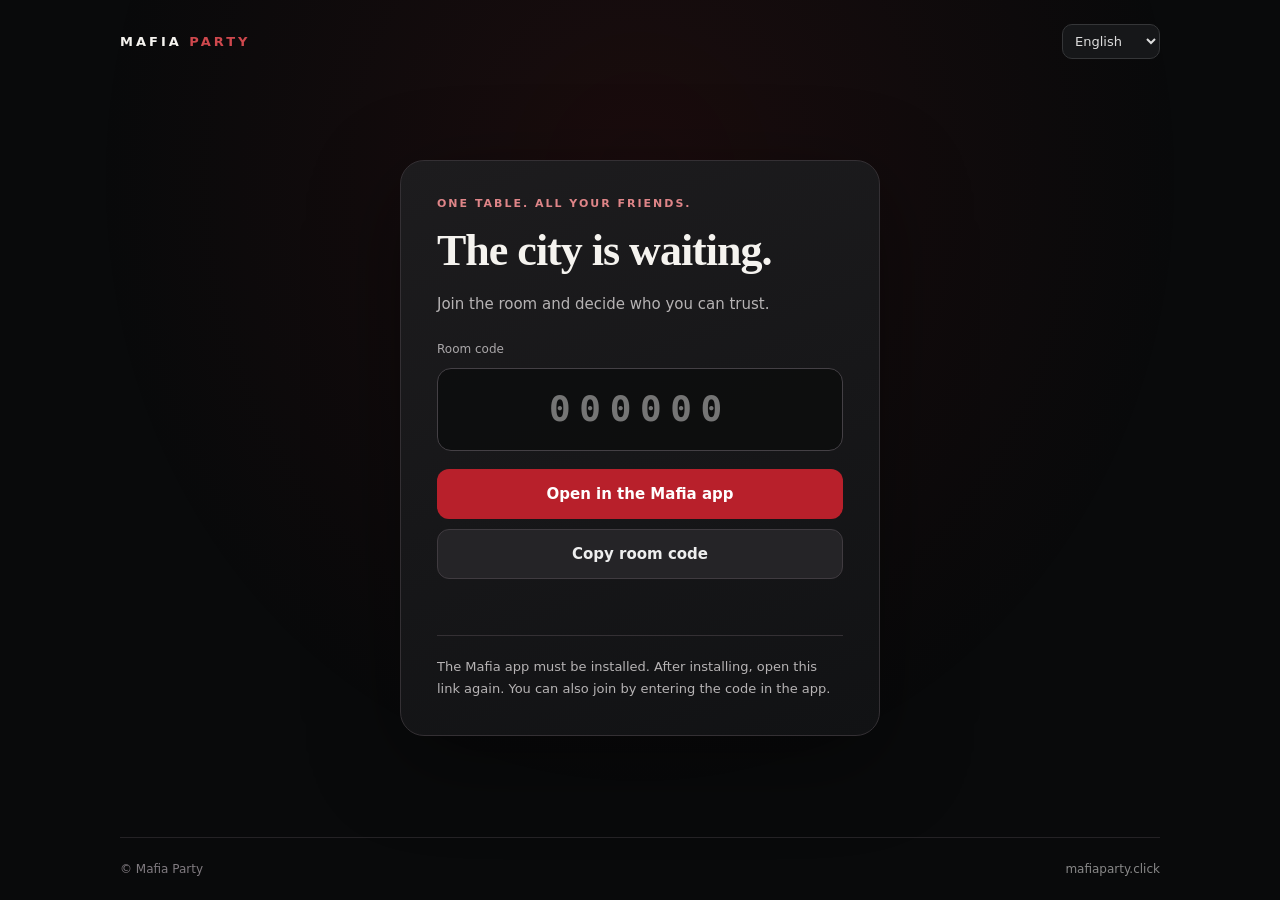
==== index.html @ e269fa2a "Add files via upload" ====
<!doctype html>
<html lang="kk">
<head>
<meta charset="utf-8"><meta name="viewport" content="width=device-width,initial-scale=1">
<meta name="theme-color" content="#090a0b"><meta name="description" content="Mafia Party — достарыңыздың бөлмесіне қосылыңыз.">
<title>Mafia Party — шақыру</title>
<style>
*{box-sizing:border-box}body{margin:0;min-height:100svh;background:#090a0b;color:#f5f3ef;font-family:system-ui,-apple-system,sans-serif;display:flex;flex-direction:column}body:before{content:"";position:fixed;inset:0;pointer-events:none;background:radial-gradient(ellipse at 50% 20%,#9b20221f,transparent 60%)}header,footer{position:relative;width:min(100% - 40px,1040px);margin:auto;display:flex;align-items:center;justify-content:space-between;padding:24px 0}.brand{font-size:13px;font-weight:750;letter-spacing:3px}.brand span{color:#ce484d}select{background:#161719;border:1px solid #353638;border-radius:10px;color:#ddd;padding:8px;font:inherit;font-size:13px}main{position:relative;flex:1;display:grid;place-items:center;padding:30px 20px 54px}.card{width:min(100%,480px);padding:36px;background:linear-gradient(160deg,#1d1c1e,#111214);border:1px solid #343034;border-radius:24px;box-shadow:0 24px 90px #0006}.eyebrow{text-transform:uppercase;letter-spacing:2px;font-size:11px;color:#df8588;font-weight:700}h1{font-family:Georgia,serif;font-size:clamp(32px,7vw,44px);line-height:1.13;letter-spacing:-1px;margin:16px 0}p{font-size:15px;line-height:1.65;color:#b6b3b4;margin:0 0 26px}label{display:block;color:#aaa7a9;font-size:12px;margin-bottom:12px}input{width:100%;border:1px solid #444045;border-radius:14px;background:#090a0bb3;color:#fff;font:600 clamp(25px,8vw,36px)/1.3 ui-monospace,monospace;letter-spacing:.24em;text-align:center;padding:17px 8px;margin-bottom:18px}input:focus-visible,button:focus-visible,select:focus-visible{outline:2px solid #ed858a;outline-offset:4px}button{cursor:pointer;border:0;border-radius:12px;font:650 15px system-ui;min-height:50px;width:100%;padding:12px 16px;background:#b8202b;color:#fff}button:active{background:#9a1c25}.secondary{margin-top:10px;background:#252427;border:1px solid #403b40;color:#eee}.note{font-size:13px;margin:24px 0 0;border-top:1px solid #343034;padding-top:20px}.status{min-height:20px;color:#eeb8bb;font-size:13px;margin-top:12px}footer{color:#807b80;font-size:12px;border-top:1px solid #242225}.tag{color:#888;font-size:12px}@media(max-width:400px){.card{padding:26px 20px}header,footer{width:calc(100% - 32px)}}
</style>
</head>
<body>
<header><div class="brand">MAFIA<span> PARTY</span></div><select id="language" aria-label="Language"><option value="kk">Қазақша</option><option value="ru">Русский</option><option value="en">English</option></select></header>
<main><section class="card"><div class="eyebrow" id="eyebrow"></div><h1 id="title"></h1><p id="intro"></p><form id="joinForm"><label for="code" id="codeLabel"></label><input id="code" type="text" inputmode="numeric" autocomplete="off" maxlength="6" pattern="[0-9]{6}" required placeholder="000000"><button id="open" type="submit"></button><button id="copy" class="secondary" type="button"></button></form><div id="status" class="status" role="status" aria-live="polite"></div><p class="note" id="note"></p></section></main>
<footer><span>© Mafia Party</span><span class="tag">mafiaparty.click</span></footer>
<script>
'use strict';
const strings={kk:{eyebrow:'Достармен бір үстелде',title:'Қала сені күтеді.',intro:'Бөлмеге қосылып, кімге сенуге болатынын анықта.',codeLabel:'Бөлме коды',open:'Mafia қосымшасында ашу',copy:'Кодты көшіру',copied:'Бөлме коды көшірілді',invalid:'Алты саннан тұратын бөлме кодын енгізіңіз.',opening:'Қосымша ашылмаса, оның орнатылғанын тексеріңіз.',note:'Mafia орнатылған болуы керек. Орнатқаннан кейін осы сілтемені қайта ашыңыз. Кодпен қосылу мүмкіндігі қосымшада да бар.',copyFailed:'Кодты жоғарыдағы өрістен белгілеп көшіре аласыз.'},ru:{eyebrow:'За одним столом с друзьями',title:'Город ждёт тебя.',intro:'Присоединяйся к комнате и решай, кому можно доверять.',codeLabel:'Код комнаты',open:'Открыть в приложении Mafia',copy:'Скопировать код',copied:'Код комнаты скопирован',invalid:'Введите шестизначный код комнаты.',opening:'Если приложение не открылось, убедитесь, что оно установлено.',note:'Необходимо установленное приложение Mafia. После установки откройте эту ссылку ещё раз. В приложении также можно войти по коду.',copyFailed:'Выделите и скопируйте код из поля выше.'},en:{eyebrow:'One table. All your friends.',title:'The city is waiting.',intro:'Join the room and decide who you can trust.',codeLabel:'Room code',open:'Open in the Mafia app',copy:'Copy room code',copied:'Room code copied',invalid:'Enter a six-digit room code.',opening:'If the app did not open, make sure it is installed.',note:'The Mafia app must be installed. After installing, open this link again. You can also join by entering the code in the app.',copyFailed:'Select and copy the code from the field above.'}};
const byId=id=>document.getElementById(id),input=byId('code');
let language=(navigator.language||'en').slice(0,2);if(!strings[language])language='en';
function render(){document.documentElement.lang=language;byId('language').value=language;for(const id of ['eyebrow','title','intro','codeLabel','open','copy','note'])byId(id).textContent=strings[language][id];byId('status').textContent='';}
byId('language').addEventListener('change',event=>{language=event.target.value;render()});
const url=new URL(location.href);const code=url.searchParams.get('code')||location.pathname.match(/^\/join\/([0-9]{6})\/?$/)?.[1]||'';
if(/^[0-9]{6}$/.test(code))input.value=code;
input.addEventListener('input',()=>{input.value=input.value.replace(/[^0-9]/g,'').slice(0,6);byId('status').textContent=''});
byId('joinForm').addEventListener('submit',event=>{event.preventDefault();if(!/^[0-9]{6}$/.test(input.value)){byId('status').textContent=strings[language].invalid;return}byId('status').textContent=strings[language].opening;location.href='mafiaparty://join?code='+encodeURIComponent(input.value)});
byId('copy').addEventListener('click',async()=>{if(!/^[0-9]{6}$/.test(input.value)){byId('status').textContent=strings[language].invalid;input.focus();return}try{await navigator.clipboard.writeText(input.value);byId('status').textContent=strings[language].copied}catch{input.focus();input.select();byId('status').textContent=strings[language].copyFailed}});
render();
</script>
</body></html>
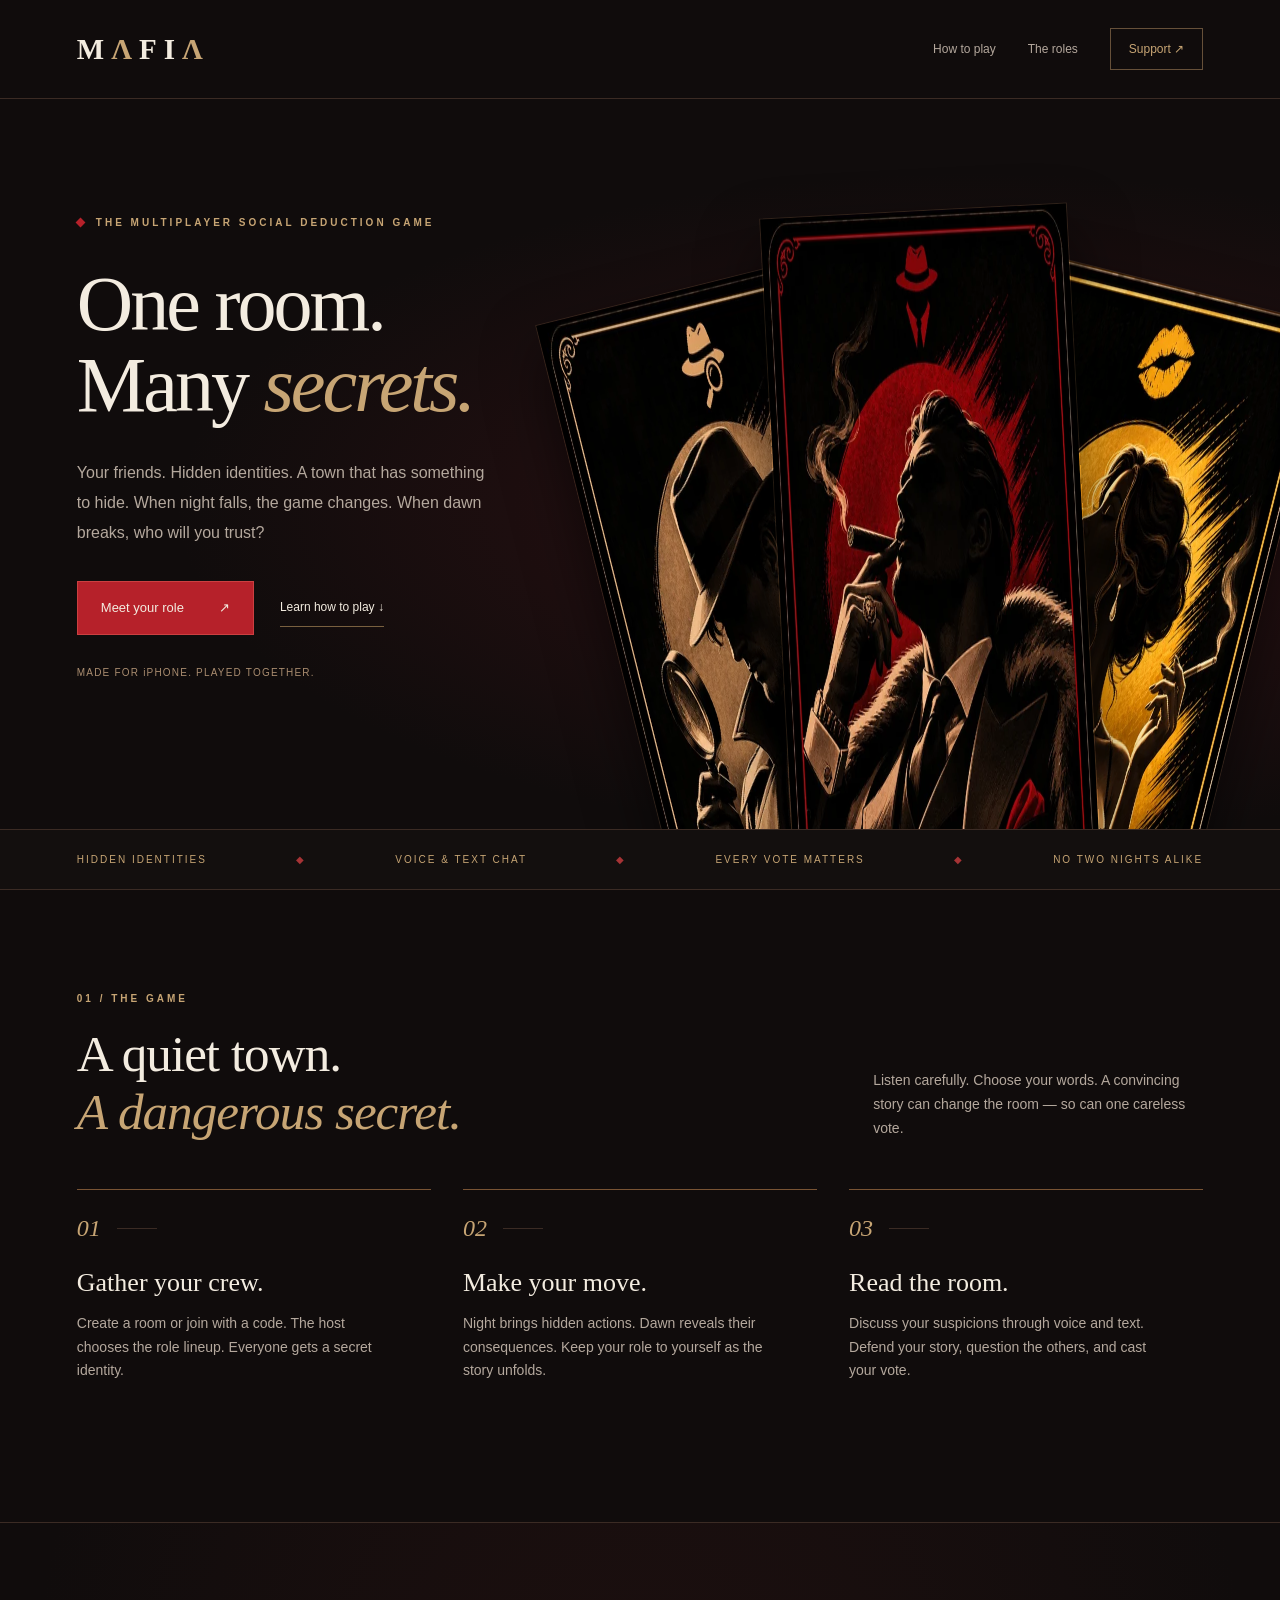
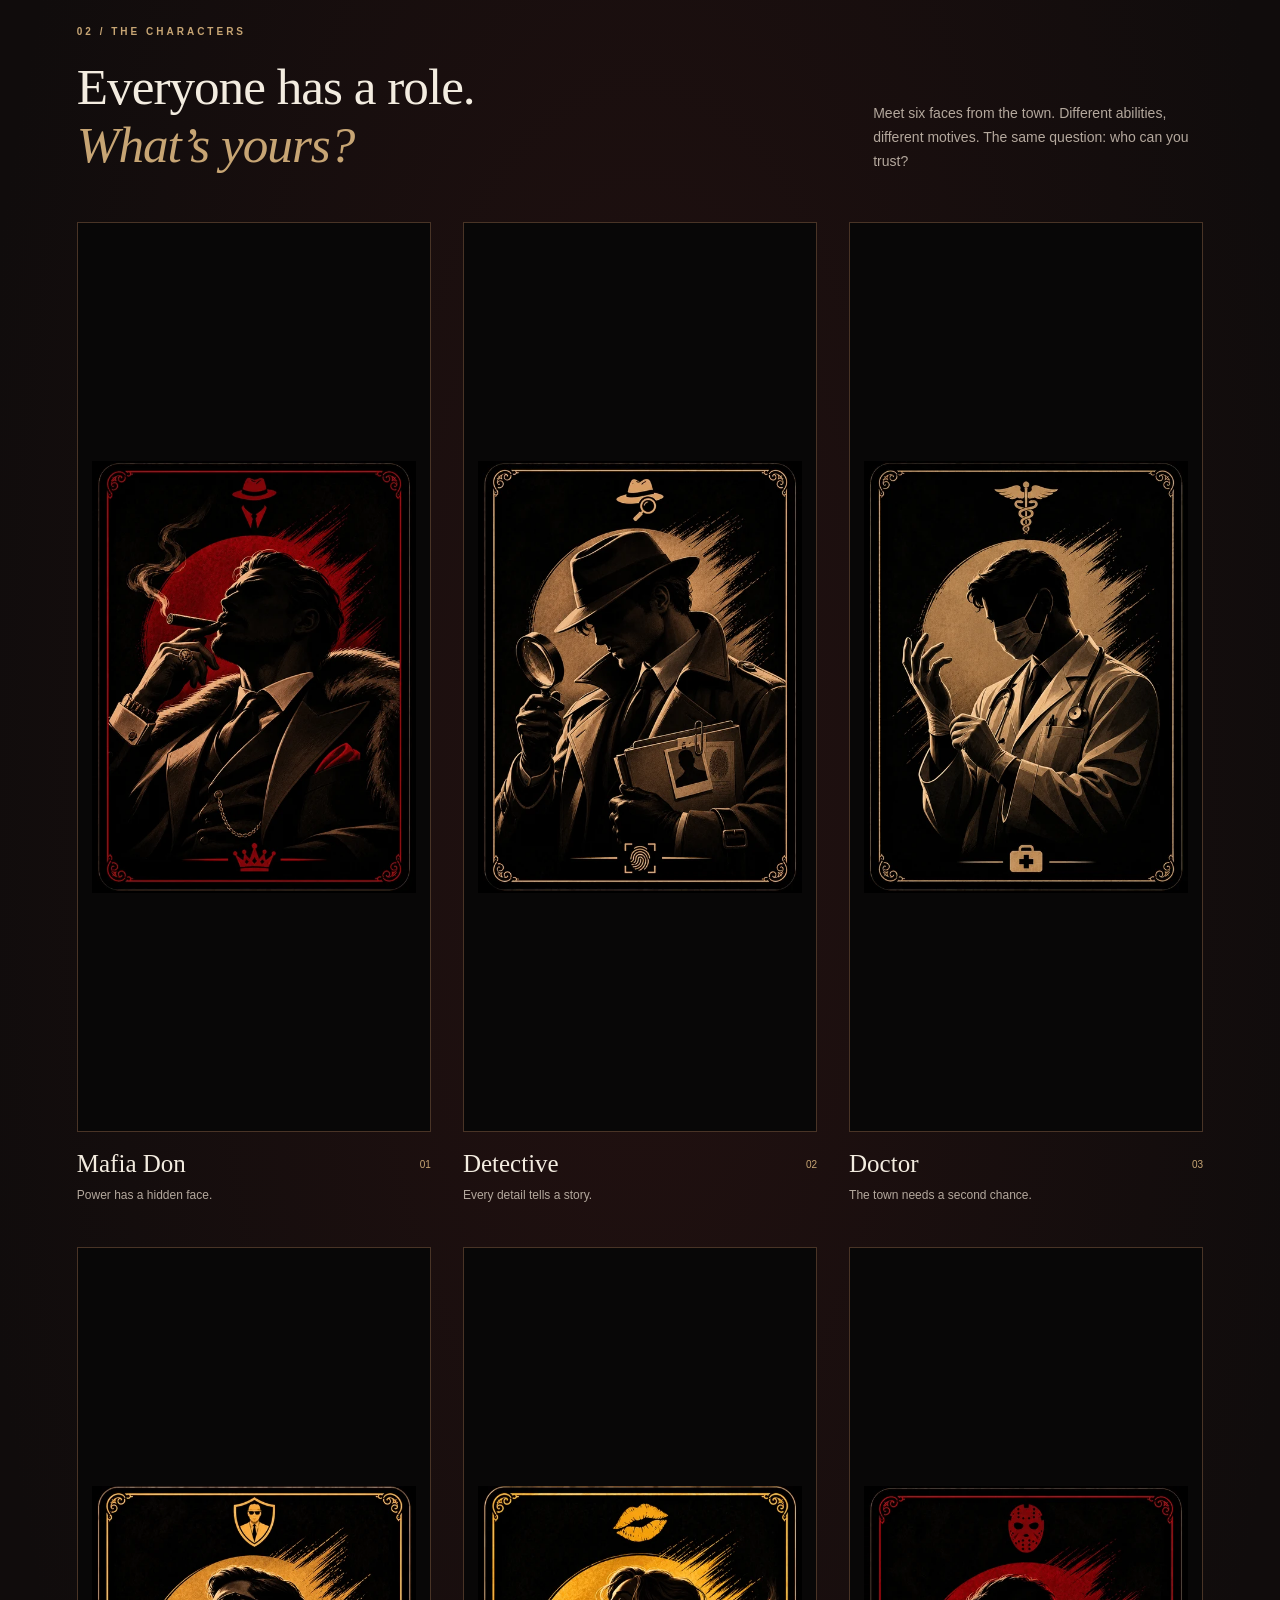
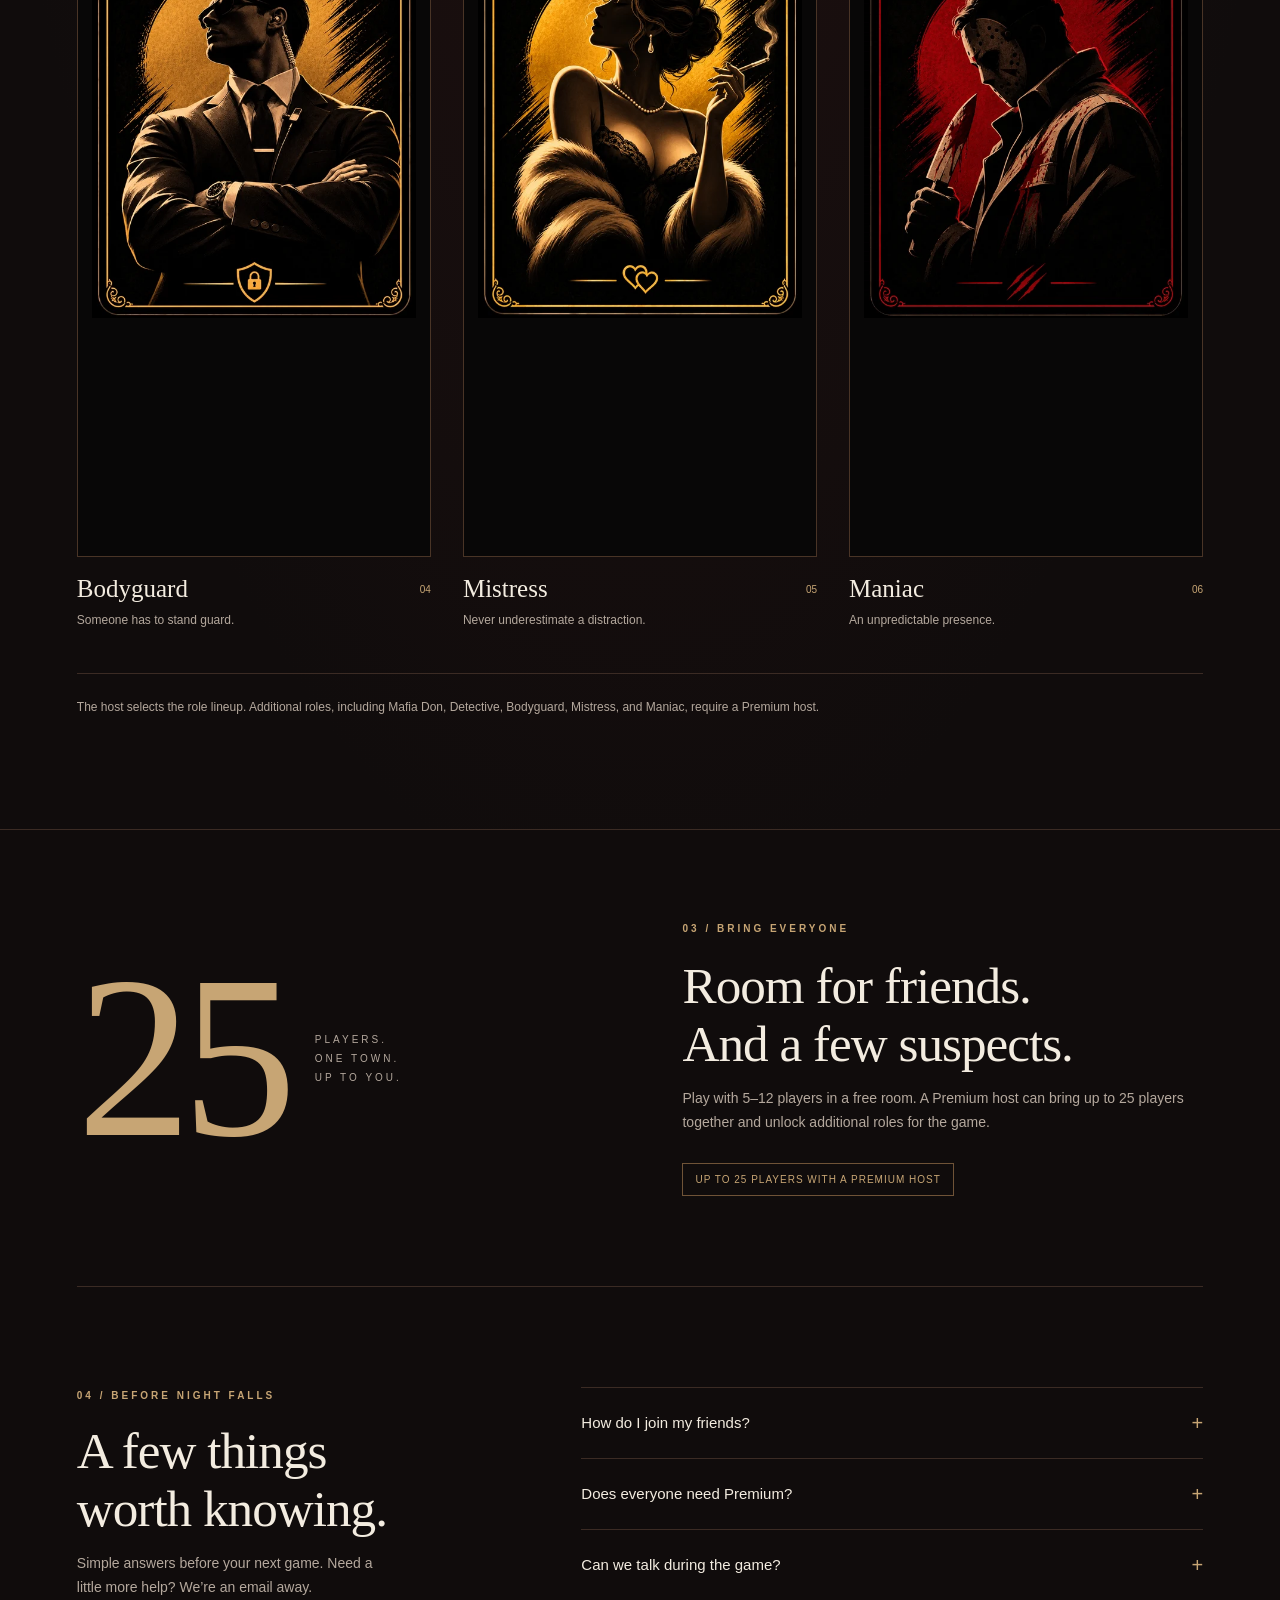
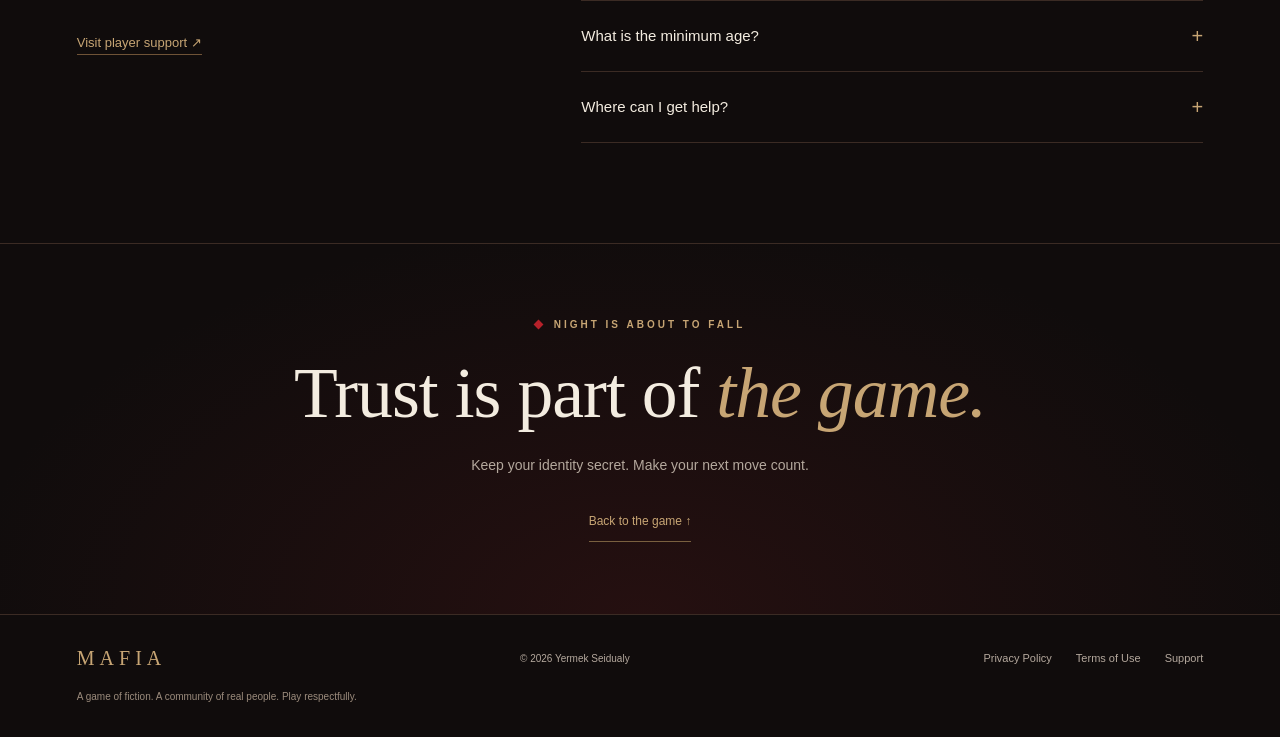
==== commit 7a0cf286: "Add files via upload" ====
--- a/index.html
+++ b/index.html
@@ -1,29 +1,12 @@
 <!doctype html>
-<html lang="kk">
-<head>
-<meta charset="utf-8"><meta name="viewport" content="width=device-width,initial-scale=1">
-<meta name="theme-color" content="#090a0b"><meta name="description" content="Mafia Party — достарыңыздың бөлмесіне қосылыңыз.">
-<title>Mafia Party — шақыру</title>
-<style>
-*{box-sizing:border-box}body{margin:0;min-height:100svh;background:#090a0b;color:#f5f3ef;font-family:system-ui,-apple-system,sans-serif;display:flex;flex-direction:column}body:before{content:"";position:fixed;inset:0;pointer-events:none;background:radial-gradient(ellipse at 50% 20%,#9b20221f,transparent 60%)}header,footer{position:relative;width:min(100% - 40px,1040px);margin:auto;display:flex;align-items:center;justify-content:space-between;padding:24px 0}.brand{font-size:13px;font-weight:750;letter-spacing:3px}.brand span{color:#ce484d}select{background:#161719;border:1px solid #353638;border-radius:10px;color:#ddd;padding:8px;font:inherit;font-size:13px}main{position:relative;flex:1;display:grid;place-items:center;padding:30px 20px 54px}.card{width:min(100%,480px);padding:36px;background:linear-gradient(160deg,#1d1c1e,#111214);border:1px solid #343034;border-radius:24px;box-shadow:0 24px 90px #0006}.eyebrow{text-transform:uppercase;letter-spacing:2px;font-size:11px;color:#df8588;font-weight:700}h1{font-family:Georgia,serif;font-size:clamp(32px,7vw,44px);line-height:1.13;letter-spacing:-1px;margin:16px 0}p{font-size:15px;line-height:1.65;color:#b6b3b4;margin:0 0 26px}label{display:block;color:#aaa7a9;font-size:12px;margin-bottom:12px}input{width:100%;border:1px solid #444045;border-radius:14px;background:#090a0bb3;color:#fff;font:600 clamp(25px,8vw,36px)/1.3 ui-monospace,monospace;letter-spacing:.24em;text-align:center;padding:17px 8px;margin-bottom:18px}input:focus-visible,button:focus-visible,select:focus-visible{outline:2px solid #ed858a;outline-offset:4px}button{cursor:pointer;border:0;border-radius:12px;font:650 15px system-ui;min-height:50px;width:100%;padding:12px 16px;background:#b8202b;color:#fff}button:active{background:#9a1c25}.secondary{margin-top:10px;background:#252427;border:1px solid #403b40;color:#eee}.note{font-size:13px;margin:24px 0 0;border-top:1px solid #343034;padding-top:20px}.status{min-height:20px;color:#eeb8bb;font-size:13px;margin-top:12px}footer{color:#807b80;font-size:12px;border-top:1px solid #242225}.tag{color:#888;font-size:12px}@media(max-width:400px){.card{padding:26px 20px}header,footer{width:calc(100% - 32px)}}
-</style>
-</head>
-<body>
-<header><div class="brand">MAFIA<span> PARTY</span></div><select id="language" aria-label="Language"><option value="kk">Қазақша</option><option value="ru">Русский</option><option value="en">English</option></select></header>
-<main><section class="card"><div class="eyebrow" id="eyebrow"></div><h1 id="title"></h1><p id="intro"></p><form id="joinForm"><label for="code" id="codeLabel"></label><input id="code" type="text" inputmode="numeric" autocomplete="off" maxlength="6" pattern="[0-9]{6}" required placeholder="000000"><button id="open" type="submit"></button><button id="copy" class="secondary" type="button"></button></form><div id="status" class="status" role="status" aria-live="polite"></div><p class="note" id="note"></p></section></main>
-<footer><span>© Mafia Party</span><span class="tag">mafiaparty.click</span></footer>
-<script>
-'use strict';
-const strings={kk:{eyebrow:'Достармен бір үстелде',title:'Қала сені күтеді.',intro:'Бөлмеге қосылып, кімге сенуге болатынын анықта.',codeLabel:'Бөлме коды',open:'Mafia қосымшасында ашу',copy:'Кодты көшіру',copied:'Бөлме коды көшірілді',invalid:'Алты саннан тұратын бөлме кодын енгізіңіз.',opening:'Қосымша ашылмаса, оның орнатылғанын тексеріңіз.',note:'Mafia орнатылған болуы керек. Орнатқаннан кейін осы сілтемені қайта ашыңыз. Кодпен қосылу мүмкіндігі қосымшада да бар.',copyFailed:'Кодты жоғарыдағы өрістен белгілеп көшіре аласыз.'},ru:{eyebrow:'За одним столом с друзьями',title:'Город ждёт тебя.',intro:'Присоединяйся к комнате и решай, кому можно доверять.',codeLabel:'Код комнаты',open:'Открыть в приложении Mafia',copy:'Скопировать код',copied:'Код комнаты скопирован',invalid:'Введите шестизначный код комнаты.',opening:'Если приложение не открылось, убедитесь, что оно установлено.',note:'Необходимо установленное приложение Mafia. После установки откройте эту ссылку ещё раз. В приложении также можно войти по коду.',copyFailed:'Выделите и скопируйте код из поля выше.'},en:{eyebrow:'One table. All your friends.',title:'The city is waiting.',intro:'Join the room and decide who you can trust.',codeLabel:'Room code',open:'Open in the Mafia app',copy:'Copy room code',copied:'Room code copied',invalid:'Enter a six-digit room code.',opening:'If the app did not open, make sure it is installed.',note:'The Mafia app must be installed. After installing, open this link again. You can also join by entering the code in the app.',copyFailed:'Select and copy the code from the field above.'}};
-const byId=id=>document.getElementById(id),input=byId('code');
-let language=(navigator.language||'en').slice(0,2);if(!strings[language])language='en';
-function render(){document.documentElement.lang=language;byId('language').value=language;for(const id of ['eyebrow','title','intro','codeLabel','open','copy','note'])byId(id).textContent=strings[language][id];byId('status').textContent='';}
-byId('language').addEventListener('change',event=>{language=event.target.value;render()});
-const url=new URL(location.href);const code=url.searchParams.get('code')||location.pathname.match(/^\/join\/([0-9]{6})\/?$/)?.[1]||'';
-if(/^[0-9]{6}$/.test(code))input.value=code;
-input.addEventListener('input',()=>{input.value=input.value.replace(/[^0-9]/g,'').slice(0,6);byId('status').textContent=''});
-byId('joinForm').addEventListener('submit',event=>{event.preventDefault();if(!/^[0-9]{6}$/.test(input.value)){byId('status').textContent=strings[language].invalid;return}byId('status').textContent=strings[language].opening;location.href='mafiaparty://join?code='+encodeURIComponent(input.value)});
-byId('copy').addEventListener('click',async()=>{if(!/^[0-9]{6}$/.test(input.value)){byId('status').textContent=strings[language].invalid;input.focus();return}try{await navigator.clipboard.writeText(input.value);byId('status').textContent=strings[language].copied}catch{input.focus();input.select();byId('status').textContent=strings[language].copyFailed}});
-render();
-</script>
-</body></html>
+<html lang="en"><head><meta charset="UTF-8"><meta name="viewport" content="width=device-width,initial-scale=1"><meta name="theme-color" content="#100c0c"><title>Mafia — One room. Many secrets.</title><meta name="description" content="Gather your friends for Mafia: a multiplayer game of hidden roles, night actions, discussion, and voting. Who will you trust?"><style>
+:root{--bg:#100c0c;--ink:#f3ece0;--muted:#b4a89d;--gold:#c7a574;--red:#b6212a;--line:#3b2b24}*{box-sizing:border-box}html{scroll-behavior:smooth;scroll-padding-top:28px}body{margin:0;background:var(--bg);color:var(--ink);font:16px/1.7 -apple-system,BlinkMacSystemFont,"Segoe UI",sans-serif}a{color:inherit;text-decoration:none}a:hover{color:var(--gold)}a:focus-visible,button:focus-visible,summary:focus-visible{outline:2px solid var(--gold);outline-offset:6px}::selection{background:#a67e47;color:#100c0c}.skip{position:absolute;top:-100px;left:16px;z-index:9;background:var(--ink);color:var(--bg);padding:10px}.skip:focus{top:12px}.wrap{width:min(1280px,88%);margin:auto}header{border-bottom:1px solid var(--line)}.bar{height:98px;display:flex;align-items:center;justify-content:space-between}.logo{font:700 29px Georgia,serif;letter-spacing:7px}.logo em{font-style:normal;color:var(--gold)}nav{display:flex;align-items:center;gap:32px;font-size:12px;color:var(--muted)}.nav-help{border:1px solid #665039;padding:10px 18px;color:var(--gold)}.eyebrow{text-transform:uppercase;letter-spacing:3px;font-size:10px;font-weight:600;color:var(--gold)}.dot{display:inline-block;width:7px;height:7px;transform:rotate(45deg);background:var(--red);margin-right:12px}.hero{position:relative;overflow:hidden;background:radial-gradient(ellipse at 76% 56%,#5d181e66,transparent 58%)}.hero-grid{display:grid;grid-template-columns:1.05fr 1fr;min-height:730px;align-items:center;gap:20px;padding:68px 0 90px}.hero h1{font:normal clamp(64px,6.1vw,91px)/1.04 Georgia,serif;letter-spacing:-3px;margin:32px 0}.hero h1 em{color:var(--gold);font-weight:400}.hero p{max-width:410px;color:var(--muted);font-size:16px;line-height:1.9}.actions{display:flex;align-items:center;gap:26px;flex-wrap:wrap;margin-top:32px}.primary{background:var(--red);border:1px solid #cb4041;color:var(--ink);padding:15px 23px;font-size:13px;display:inline-flex;gap:35px;align-items:center}.primary:hover{background:#ca2b33;color:white}.secondary{font-size:12px;border-bottom:1px solid #79603f;padding:9px 0}.hero-note{font-size:10px!important;letter-spacing:1.2px;margin-top:28px;color:#aa8d70!important}.fan{height:540px;position:relative;isolation:isolate}.fan:before{content:"";position:absolute;inset:15% -8% -2%;border:1px solid #75513155;border-radius:50%;transform:rotate(-22deg)}.fan img{position:absolute;width:57%;top:13%;box-shadow:0 30px 60px #0009;border:1px solid #80603c44}.fan .left{left:-5%;transform:rotate(-14deg);top:17%;z-index:1}.fan .right{right:-5%;transform:rotate(14deg);top:17%;z-index:1}.fan .front{left:22%;top:5%;z-index:2;transform:rotate(-3deg)}.fan-caption{position:absolute;bottom:-6px;left:0;width:100%;text-align:center;font-size:9px;letter-spacing:3px;color:var(--gold)}.ticker{border-top:1px solid var(--line);border-bottom:1px solid var(--line);background:#c7a57404}.ticker .wrap{display:flex;justify-content:space-between;padding:21px 0;gap:20px;font-size:10px;letter-spacing:2px;color:var(--gold)}.ticker i{font-style:normal;color:#a63335}.section{padding:100px 0}.section-head{display:flex;align-items:end;justify-content:space-between;gap:36px;margin-bottom:48px}h2{font:normal clamp(36px,4vw,54px)/1.13 Georgia,serif;letter-spacing:-1px;margin:18px 0 0}h2 em{color:var(--gold)}.section-head>p{max-width:330px;font-size:14px;color:var(--muted);margin:0}.steps{display:grid;grid-template-columns:repeat(3,1fr);gap:32px}.step{border-top:1px solid #795434;padding:25px 0}.step-number{color:var(--gold);font:italic 24px Georgia,serif;display:flex;align-items:center;gap:16px}.step-number:after{content:"";height:1px;background:var(--line);width:40px}h3{font:normal 26px Georgia,serif;margin:26px 0 14px}.step p{font-size:14px;color:var(--muted);max-width:320px}.roles-section{background:radial-gradient(ellipse at 50% 35%,#3e181766,transparent 75%);border-top:1px solid var(--line);border-bottom:1px solid var(--line)}.roles{display:grid;grid-template-columns:repeat(3,1fr);gap:42px 32px}.role{margin:0}.role-art{background:#080707;padding:14px;border:1px solid #493426;position:relative;overflow:hidden}.role img{display:block;width:100%;aspect-ratio:3/4;object-fit:contain;transition:transform .25s ease}.role:hover img{transform:scale(1.025)}.role figcaption{display:flex;justify-content:space-between;gap:10px;padding-top:18px}.role h3{font-size:25px;margin:0}.role p{font-size:12px;color:var(--muted);margin:7px 0 0}.role-no{font-size:10px;color:var(--gold);padding-top:6px}.role-foot{border-top:1px solid var(--line);margin-top:42px;padding-top:23px;font-size:12px;color:var(--muted)}.party{display:grid;grid-template-columns:1fr 1fr;gap:85px;align-items:center;padding:90px 0;border-bottom:1px solid var(--line)}.big-number{font:normal clamp(140px,19vw,230px)/1 Georgia,serif;color:var(--gold);letter-spacing:-10px;display:flex;gap:28px;align-items:center}.big-number span{font:10px/1.9 -apple-system,sans-serif;letter-spacing:3px;color:var(--muted);max-width:100px}.party p{font-size:14px;color:var(--muted)}.party h2{margin-top:0}.tag{display:inline-block;font-size:10px;letter-spacing:1px;border:1px solid #6f5337;color:var(--gold);padding:7px 12px;margin-top:15px}.faq-grid{display:grid;grid-template-columns:.8fr 1.2fr;gap:90px}.faq-lead p{max-width:320px;color:var(--muted);font-size:14px}.faq-lead a{color:var(--gold);font-size:13px;display:inline-block;margin-top:18px;border-bottom:1px solid #6f5337}details{border-bottom:1px solid var(--line);padding:22px 0}details:first-child{border-top:1px solid var(--line)}summary{cursor:pointer;list-style:none;display:flex;justify-content:space-between;gap:22px;font-size:15px}summary::-webkit-details-marker{display:none}summary:after{content:"+";color:var(--gold);font-size:20px;line-height:1.3}details[open] summary:after{content:"−"}details p{font-size:14px;color:var(--muted);margin:18px 24px 0 0}details a{color:var(--gold);text-decoration:underline;text-underline-offset:4px}.closing{padding:72px 0;text-align:center;background:radial-gradient(ellipse at 50% 100%,#601a1c44,transparent 75%);border-top:1px solid var(--line)}.closing h2{font-size:clamp(39px,5.6vw,72px);margin:20px 0}.closing p{color:var(--muted);font-size:14px}.closing .secondary{display:inline-block;margin-top:10px;color:var(--gold)}footer{border-top:1px solid var(--line);padding:32px 0}.footer-row{display:flex;align-items:center;gap:25px;justify-content:space-between}.footer-brand{font:20px Georgia,serif;letter-spacing:5px;color:var(--gold)}footer small{font-size:10px;color:var(--muted)}footer nav{gap:24px;font-size:11px}.footer-note{font-size:10px;color:#9b8b7c;margin-top:18px} @media(min-width:1500px){.fan{height:580px}}@media(max-width:1000px){.hero-grid{min-height:620px}.hero h1{font-size:65px}.fan{height:400px}.fan-caption{bottom:-10px;font-size:8px;letter-spacing:2px}.roles{gap:30px 20px}.party{gap:40px}.faq-grid{gap:45px}.role h3{font-size:22px}}@media(max-width:700px){.wrap{width:88%}.bar{height:80px}.logo{font-size:24px;letter-spacing:5px}header nav{gap:17px;font-size:11px}.nav-help{padding:7px 11px}header nav .desktop{display:none}.hero-grid{display:flex;flex-direction:column;padding:48px 0 42px;gap:22px;align-items:stretch}.hero h1{font-size:64px;letter-spacing:-2px;margin:24px 0}.hero p{font-size:14px;max-width:350px}.hero-note{margin-top:22px}.fan{height:460px;width:min(92%,410px);margin:10px auto 0}.fan-caption{bottom:0}.ticker .wrap{flex-wrap:wrap;justify-content:center;font-size:9px;gap:12px 20px;letter-spacing:1.1px}.ticker .optional{display:none}.section{padding:65px 0}.section-head{display:block;margin-bottom:34px}.section-head>p{margin-top:22px}.steps{grid-template-columns:1fr;gap:4px}.step{padding:22px 0}.step p{max-width:none}.step h3{margin-top:18px}.roles{grid-template-columns:repeat(2,1fr);gap:28px 16px}.role-art{padding:6px}.role h3{font-size:21px}.role p{font-size:11px;line-height:1.6}.role-no{display:none}.party{grid-template-columns:1fr;gap:30px;padding:60px 0}.big-number{font-size:170px}.party h2{font-size:39px}.faq-grid{grid-template-columns:1fr;gap:30px}.faq-lead p{max-width:none}.footer-row{flex-wrap:wrap;gap:20px}footer nav{width:100%;gap:25px}.closing{padding:55px 0}}@media(max-width:380px){.hero h1{font-size:55px}.fan{height:385px}.role h3{font-size:18px}.actions{gap:20px}.primary{gap:22px}.eyebrow{letter-spacing:2px}}@media(prefers-reduced-motion:reduce){html{scroll-behavior:auto}.role img{transition:none}.role:hover img{transform:none}}
+</style></head><body><a class="skip" href="#main">Skip to content</a><header><div class="wrap bar"><a href="./" class="logo" aria-label="Mafia home">M<em>Λ</em>FI<em>Λ</em></a><nav aria-label="Main navigation"><a class="desktop" href="#how-to-play">How to play</a><a href="#roles">The roles</a><a class="nav-help" href="./support/">Support ↗</a></nav></div></header>
+<main id="main"><section class="hero"><div class="wrap hero-grid"><div><div class="eyebrow"><span class="dot"></span>THE MULTIPLAYER SOCIAL DEDUCTION GAME</div><h1>One room.<br>Many <em>secrets.</em></h1><p>Your friends. Hidden identities. A town that has something to hide. When night falls, the game changes. When dawn breaks, who will you trust?</p><div class="actions"><a class="primary" href="#roles">Meet your role <span>↗</span></a><a class="secondary" href="#how-to-play">Learn how to play ↓</a></div><p class="hero-note">MADE FOR iPHONE. PLAYED TOGETHER.</p></div><div class="fan" aria-label="Mafia role cards"><img class="left" src="[data-uri]" alt="Detective role card" width="660" height="880"><img class="right" src="[data-uri]" alt="Mistress role card" width="660" height="880"><img class="front" src="[data-uri]" alt="Mafia Don role card" width="660" height="880"><div class="fan-caption">KEEP YOUR FRIENDS CLOSE. YOUR ROLE CLOSER.</div></div></div></section>
+<div class="ticker"><div class="wrap"><span>HIDDEN IDENTITIES</span><i>◆</i><span>VOICE & TEXT CHAT</span><i>◆</i><span>EVERY VOTE MATTERS</span><i class="optional">◆</i><span class="optional">NO TWO NIGHTS ALIKE</span></div></div>
+<section class="section wrap" id="how-to-play"><div class="section-head"><div><div class="eyebrow">01 / THE GAME</div><h2>A quiet town.<br><em>A dangerous secret.</em></h2></div><p>Listen carefully. Choose your words. A convincing story can change the room — so can one careless vote.</p></div><div class="steps"><div class="step"><div class="step-number">01</div><h3>Gather your crew.</h3><p>Create a room or join with a code. The host chooses the role lineup. Everyone gets a secret identity.</p></div><div class="step"><div class="step-number">02</div><h3>Make your move.</h3><p>Night brings hidden actions. Dawn reveals their consequences. Keep your role to yourself as the story unfolds.</p></div><div class="step"><div class="step-number">03</div><h3>Read the room.</h3><p>Discuss your suspicions through voice and text. Defend your story, question the others, and cast your vote.</p></div></div></section>
+<section class="roles-section" id="roles"><div class="wrap section"><div class="section-head"><div><div class="eyebrow">02 / THE CHARACTERS</div><h2>Everyone has a role.<br><em>What’s yours?</em></h2></div><p>Meet six faces from the town. Different abilities, different motives. The same question: who can you trust?</p></div><div class="roles"><figure class="role"><div class="role-art"><img loading="lazy" src="[data-uri]